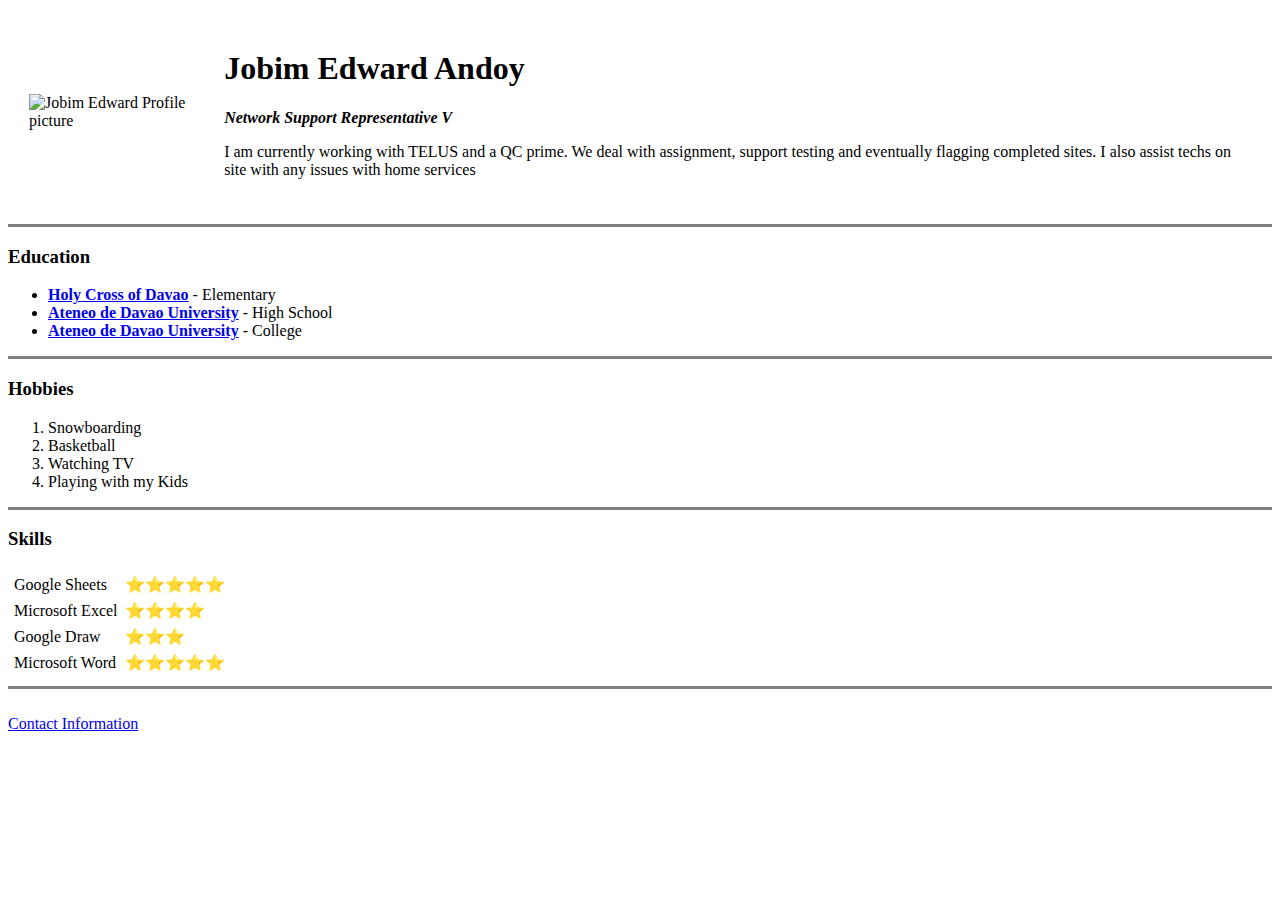
==== index.html @ 4d61df11 "Added initial CV website files" ====
<!DOCTYPE html>
<html lang="en">
  <head>
    <meta charset="UTF-8">
    <title>JobimEdward Personal Site</title>
  </head>
  <body>
    <table cellspacing="20">
      <tr>
        <td>
          <img src="images/20191005_213153.jpg" 
          width="140" height="180"
          alt="Jobim Edward Profile picture">
        </td>
        <td>
          <h1>Jobim Edward Andoy</h1>
          <p><em><strong>Network Support Representative V</em></strong></p>
          <p>I am currently working with TELUS and a QC prime. We deal with assignment, support testing and eventually flagging completed sites. I also assist techs on site with any issues with home services</p>
        </td>
      </tr>
    </table>
    <hr size="3" noshade>
    <h3>Education</h3>
    <ul>
        <li><strong><a href="https://www.hcdc.edu.ph/">Holy Cross of Davao</a></strong> - Elementary</li>
        <li><strong><a href="https://jhs.addu.edu.ph/">Ateneo de Davao University</a></strong> - High School</li>
        <li><strong><a href="https://www.addu.edu.ph//">Ateneo de Davao University</a></strong> - College</li>
    </ul>
    <hr size="3" noshade>
    <h3>Hobbies</h3>
    <ol type="2">
        <li> Snowboarding</li>
        <li>Basketball</li>
        <li>Watching TV</li>
        <li>Playing with my Kids</li>
    </ol>

    <hr size="3" noshade>
    <h3>Skills</h3>

    <table cellspacing="5">
      <tr>
        <td>Google Sheets</td>
        <td>⭐⭐⭐⭐⭐</td>
      </tr>
      <tr>
        <td>Microsoft Excel</td>
       <td>⭐⭐⭐⭐</td>
      </tr>
        <td>Google Draw</td>
        <td>⭐⭐⭐</td>
      </tr>
      <tr>
        <td>Microsoft Word</td>
        <td>⭐⭐⭐⭐⭐</td>
      </tr>
    </table>

    <hr size="3" noshade>
    <br>
    <a href="contact info.html">Contact Information</a>
  </body> 
</html>
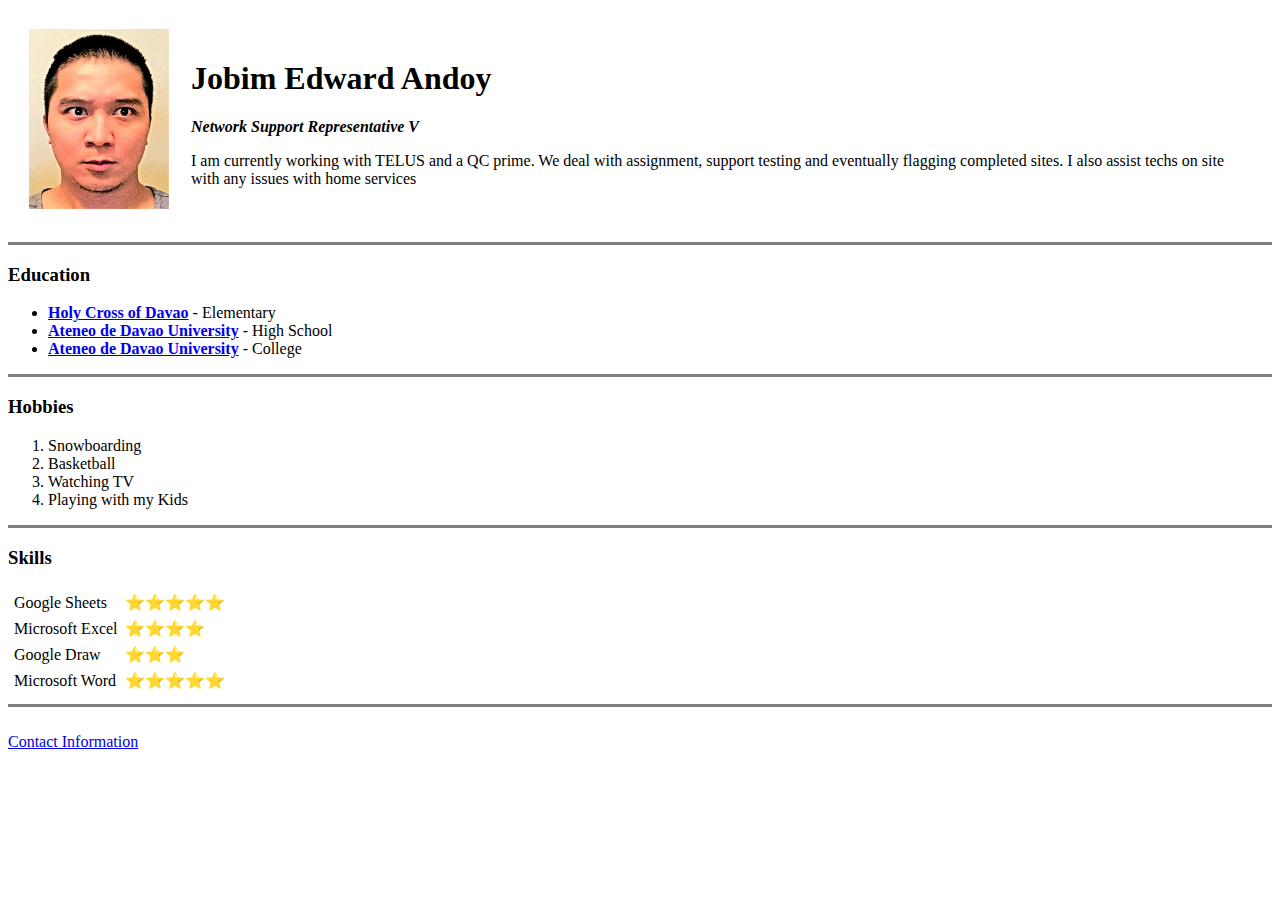
==== commit 8d73e9e0: "updated image source" ====
--- a/index.html
+++ b/index.html
@@ -8,7 +8,7 @@
     <table cellspacing="20">
       <tr>
         <td>
-          <img src="images/20191005_213153.jpg" 
+          <img src="20191005_213153.jpg" 
           width="140" height="180"
           alt="Jobim Edward Profile picture">
         </td>
@@ -60,4 +60,4 @@
     <br>
     <a href="contact info.html">Contact Information</a>
   </body> 
-</html>+</html>
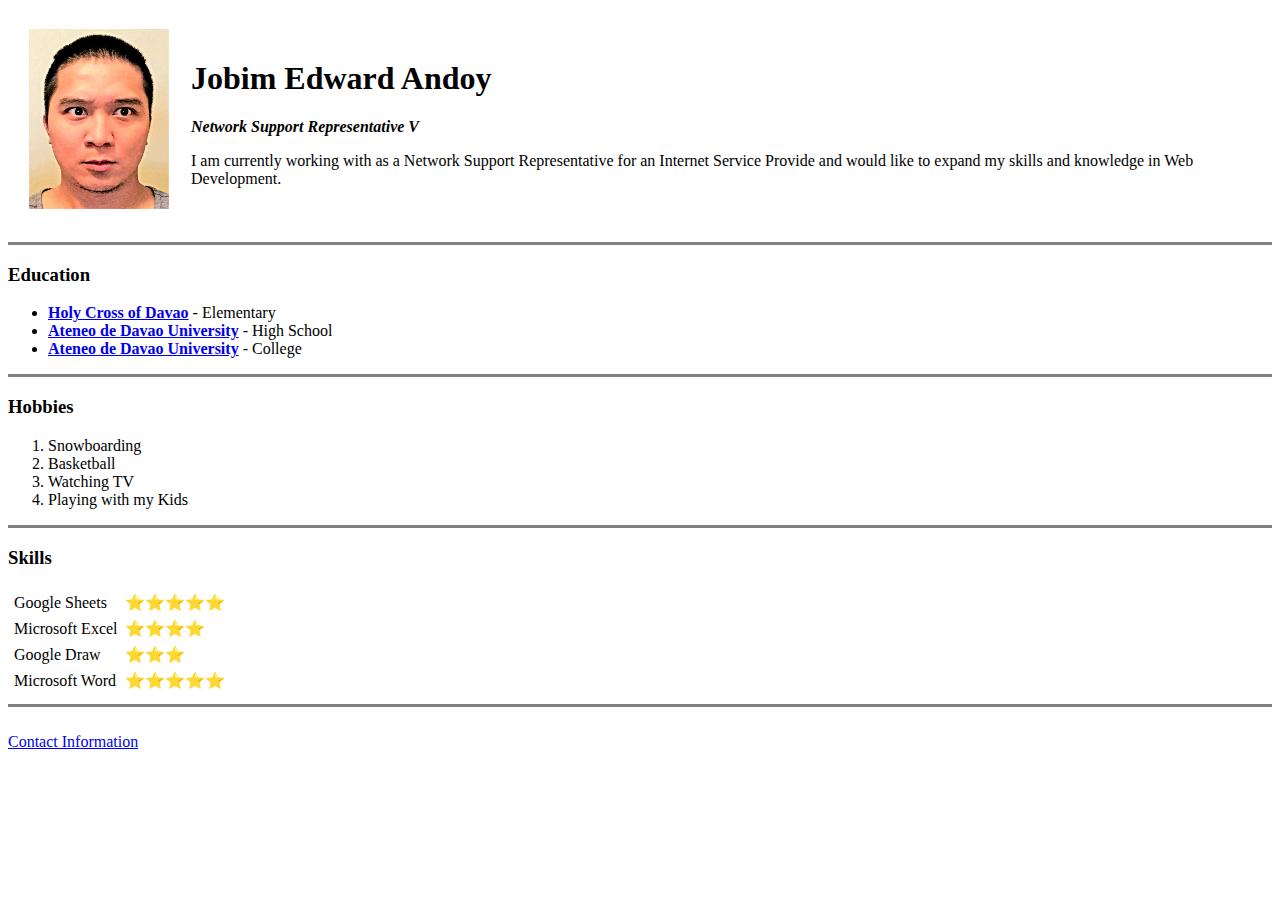
==== commit 7046ba33: "Change in description" ====
--- a/index.html
+++ b/index.html
@@ -8,14 +8,14 @@
     <table cellspacing="20">
       <tr>
         <td>
-          <img src="20191005_213153.jpg" 
+          <img src="Images/20191005_213153.jpg" 
           width="140" height="180"
           alt="Jobim Edward Profile picture">
         </td>
         <td>
           <h1>Jobim Edward Andoy</h1>
           <p><em><strong>Network Support Representative V</em></strong></p>
-          <p>I am currently working with TELUS and a QC prime. We deal with assignment, support testing and eventually flagging completed sites. I also assist techs on site with any issues with home services</p>
+          <p>I am currently working with as a Network Support Representative for an Internet Service Provide and would like to expand my skills and knowledge in Web Development.</p>
         </td>
       </tr>
     </table>
@@ -58,6 +58,6 @@
 
     <hr size="3" noshade>
     <br>
-    <a href="contact info.html">Contact Information</a>
+    <a href="contactinfo.html">Contact Information</a>
   </body> 
 </html>
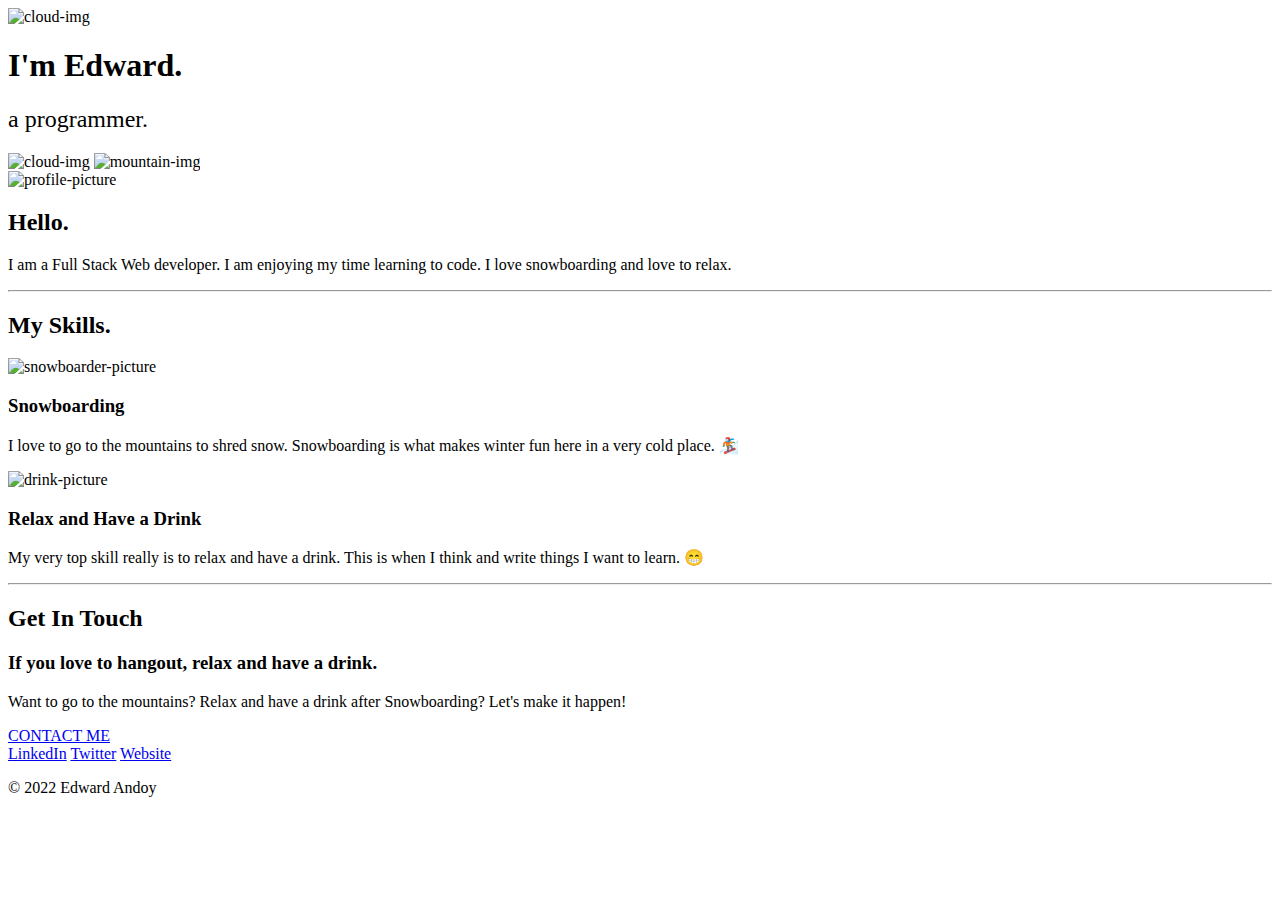
==== commit 5cca4fe4: "Add files via upload" ====
--- a/index.html
+++ b/index.html
@@ -1,63 +1,60 @@
 <!DOCTYPE html>
 <html lang="en">
-  <head>
+<head>
     <meta charset="UTF-8">
-    <title>JobimEdward Personal Site</title>
-  </head>
-  <body>
-    <table cellspacing="20">
-      <tr>
-        <td>
-          <img src="Images/20191005_213153.jpg" 
-          width="140" height="180"
-          alt="Jobim Edward Profile picture">
-        </td>
-        <td>
-          <h1>Jobim Edward Andoy</h1>
-          <p><em><strong>Network Support Representative V</em></strong></p>
-          <p>I am currently working with as a Network Support Representative for an Internet Service Provide and would like to expand my skills and knowledge in Web Development.</p>
-        </td>
-      </tr>
-    </table>
-    <hr size="3" noshade>
-    <h3>Education</h3>
-    <ul>
-        <li><strong><a href="https://www.hcdc.edu.ph/">Holy Cross of Davao</a></strong> - Elementary</li>
-        <li><strong><a href="https://jhs.addu.edu.ph/">Ateneo de Davao University</a></strong> - High School</li>
-        <li><strong><a href="https://www.addu.edu.ph//">Ateneo de Davao University</a></strong> - College</li>
-    </ul>
-    <hr size="3" noshade>
-    <h3>Hobbies</h3>
-    <ol type="2">
-        <li> Snowboarding</li>
-        <li>Basketball</li>
-        <li>Watching TV</li>
-        <li>Playing with my Kids</li>
-    </ol>
+    <title>Edward Andoy</title>
+    <link rel="stylesheet" href="css/styles.css">
+    <link rel="icon" href="favicon.ico">
+    <link rel="preconnect" href="https://fonts.googleapis.com">
+    <link rel="preconnect" href="https://fonts.gstatic.com" crossorigin>
+    <link href="https://fonts.googleapis.com/css2?family=Merriweather&family=Montserrat&family=Sacramento&display=swap" rel="stylesheet">
+</head>
+<body>
 
-    <hr size="3" noshade>
-    <h3>Skills</h3>
+    <div class="top-container">
+        <img class="top-cloud" src="images/cloud.png" alt="cloud-img">
+        <h1>I'm Edward.</h1>
+        <h2 style="font-weight: normal">a <span class="pro">pro</span>grammer.</h2>
+        <img class="bottom-cloud" src="images/cloud.png" alt="cloud-img">
+        <img src="images/mountain.png" alt="mountain-img">
+    </div>
 
-    <table cellspacing="5">
-      <tr>
-        <td>Google Sheets</td>
-        <td>⭐⭐⭐⭐⭐</td>
-      </tr>
-      <tr>
-        <td>Microsoft Excel</td>
-       <td>⭐⭐⭐⭐</td>
-      </tr>
-        <td>Google Draw</td>
-        <td>⭐⭐⭐</td>
-      </tr>
-      <tr>
-        <td>Microsoft Word</td>
-        <td>⭐⭐⭐⭐⭐</td>
-      </tr>
-    </table>
-
-    <hr size="3" noshade>
-    <br>
-    <a href="contactinfo.html">Contact Information</a>
-  </body> 
-</html>
+    <div class="middle-container">
+        <div class="profile">
+          <img class="profile-picture" src="images/profile-modified.png" alt="profile-picture">
+          <h2>Hello.</h2>
+          <p class="profile-description">I am a Full Stack Web developer. I am enjoying my time learning to code. I love snowboarding and love to relax.</p>
+        </div>
+        <hr>
+        <div class="skills">
+          <h2>My Skills.</h2>
+          <div class="skill-row">
+            <img class="snowboarding-img" src="images/snowboarder.png" alt="snowboarder-picture">
+            <h3>Snowboarding</h3>
+            <p>I love to go to the mountains to shred snow. Snowboarding is what makes winter fun here in a very cold place. 🏂</p>
+          </div>
+          <div class="skill-row">
+            <img class="drinking-img" src="images/drink.png" alt="drink-picture">
+            <h3>Relax and Have a Drink</h3>
+            <p>My very top skill really is to relax and have a drink. This is when I think and write things I want to learn. 😁</p>
+          </div>
+        </div>
+        <hr>
+        <div class="contact-me">
+          <h2>Get In Touch</h2>
+          <h3>If you love to hangout, relax and have a drink.</h3>
+          <p class="contact-message">Want to go to the mountains? Relax and have a drink after Snowboarding? Let's make it happen!</p>
+          <a class="btn" href="mailto:jobimedward@email.com">CONTACT ME</a>
+        </div>
+      </div>
+      
+      
+      <div class="bottom-container">
+        <a class="footer-link" href="https://www.linkedin.com/">LinkedIn</a>
+        <a class="footer-link" href="https://twitter.com/">Twitter</a>
+        <a class="footer-link" href="https://www.appbrewery.co/">Website</a>
+        <p class="copyright">© 2022 Edward Andoy</p>
+      </div>
+    
+</body>
+</html>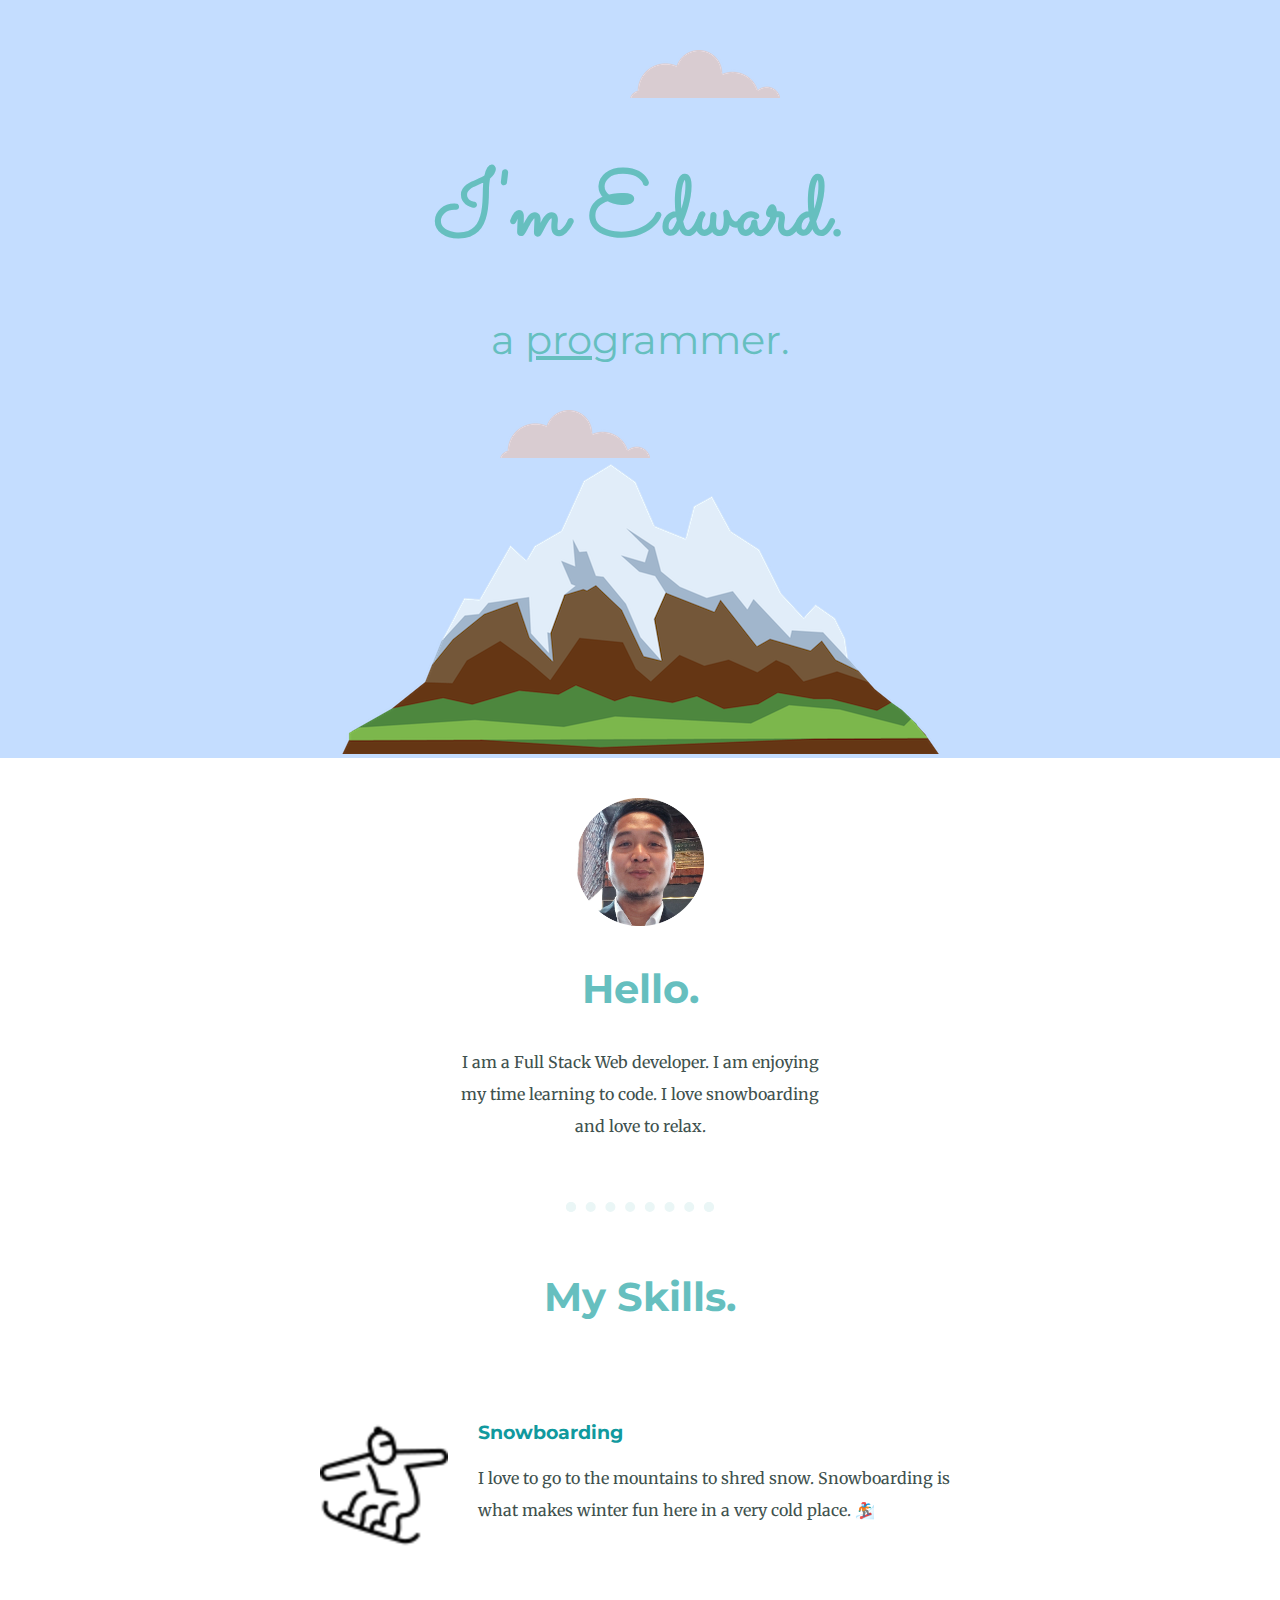
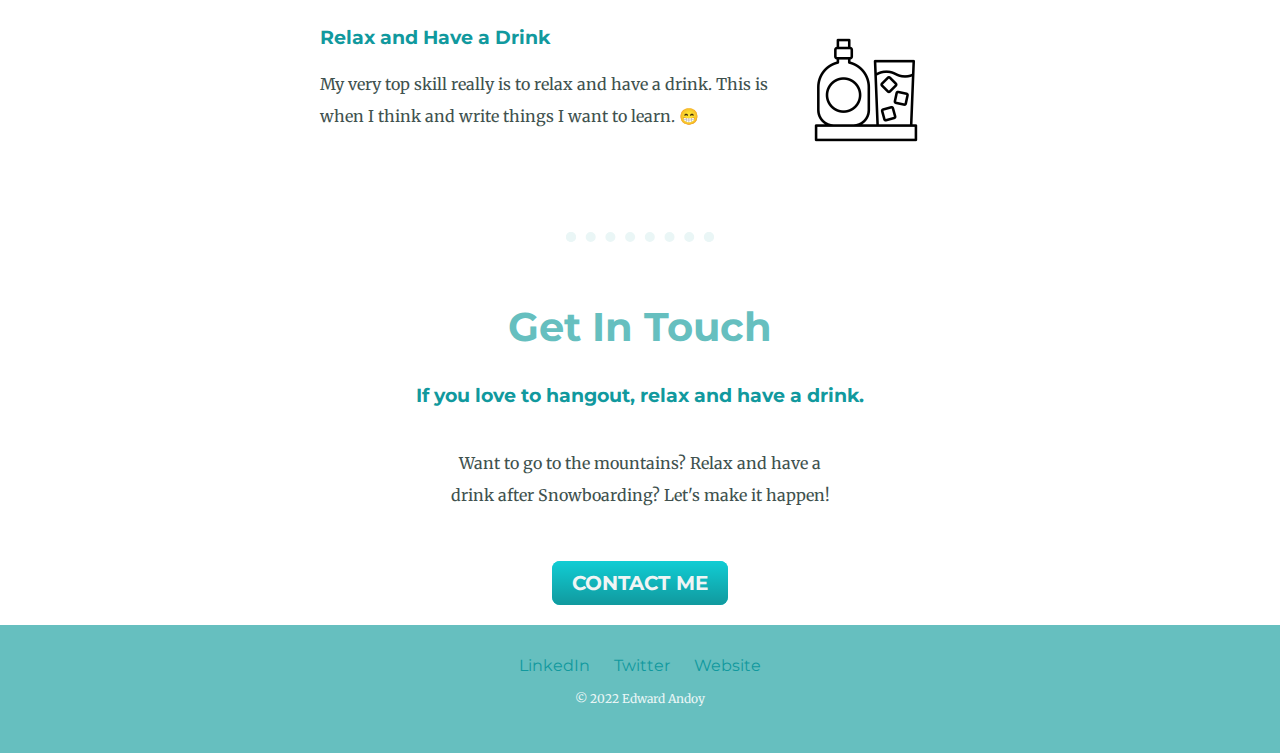
==== commit 39ff1362: "Update index.html" ====
--- a/index.html
+++ b/index.html
@@ -3,7 +3,7 @@
 <head>
     <meta charset="UTF-8">
     <title>Edward Andoy</title>
-    <link rel="stylesheet" href="css/styles.css">
+    <link rel="stylesheet" href="CSS/styles.css">
     <link rel="icon" href="favicon.ico">
     <link rel="preconnect" href="https://fonts.googleapis.com">
     <link rel="preconnect" href="https://fonts.gstatic.com" crossorigin>
@@ -57,4 +57,4 @@
       </div>
     
 </body>
-</html>+</html>
--- a/CSS/styles.css
+++ b/CSS/styles.css
@@ -0,0 +1,152 @@
+body {
+    margin: 0px;
+    text-align: center;
+    font-family: 'Merriweather', serif;
+    color: #40514E;
+    }
+
+p {
+    line-height: 2;
+}
+
+h1 {
+    color: #66BFBF;
+    font-family: 'Sacramento', cursive;
+    font-size: 5.625rem;
+    margin: 50px auto 0 auto;
+} 
+
+h2 {
+    color: #66BFBF;
+    font-family: 'Montserrat', sans-serif;
+    font-size: 2.5rem;
+}
+
+h3 {
+    color: #11999E;
+    font-family: 'Montserrat', sans-serif;
+    
+}
+
+.top-container {
+    background-color: #C4DDFF;
+    padding-top: 100px;
+    position: relative;
+}
+
+.middle-container {
+    margin-top: 40px;
+    margin-bottom: 30px;
+    
+}
+
+.bottom-container {
+    margin-top: 30px;
+    background-color: #66BFBF;
+    padding-top: 30px;
+    padding-bottom: 30px;
+}
+
+.pro {
+    text-decoration: underline;
+}
+.profile-description {
+    width: 30%;
+    margin: auto;
+}
+
+.top-cloud {
+    position: absolute;
+    right: 500px;
+    top: 50px;
+}
+
+.bottom-cloud {
+    position: absolute;
+    left: 500px;
+    bottom: 300px;
+}
+
+.profile-picture {
+    max-width: 10%;
+    height: auto;
+}
+
+.footer-link {
+    color: #11999E;
+}
+
+.skill-row {
+    width: 50%;
+    margin: 100px auto 100px auto;
+    text-align: left;
+}
+
+.snowboarding-img {
+    width: 20%;
+    float: left;
+    margin-right: 30px;
+}
+
+.drinking-img {
+    width: 20%;
+    float: right;
+    margin-right: 30px;
+    
+}
+
+.btn {
+    background: #11cdd4;
+    background-image: -webkit-linear-gradient(top, #11cdd4, #11999e);
+    background-image: -moz-linear-gradient(top, #11cdd4, #11999e);
+    background-image: -ms-linear-gradient(top, #11cdd4, #11999e);
+    background-image: -o-linear-gradient(top, #11cdd4, #11999e);
+    background-image: linear-gradient(to bottom, #11cdd4, #11999e);
+    -webkit-border-radius: 8;
+    -moz-border-radius: 8;
+    border-radius: 8px;
+    font-family: 'Montserrat', sans-serif;
+    font-weight: bold;
+    color: #f0f5f5;
+    font-size: 20px;
+    padding: 10px 20px 10px 20px;
+    text-decoration: none;
+  }
+  
+  .btn:hover {
+    background: #30e3cb;
+    background-image: -webkit-linear-gradient(top, #30e3cb, #2bc4ad);
+    background-image: -moz-linear-gradient(top, #30e3cb, #2bc4ad);
+    background-image: -ms-linear-gradient(top, #30e3cb, #2bc4ad);
+    background-image: -o-linear-gradient(top, #30e3cb, #2bc4ad);
+    background-image: linear-gradient(to bottom, #30e3cb, #2bc4ad);
+    text-decoration: none;
+  }
+
+  hr {
+    border: 10px dotted #EAF6F6;
+    border-bottom: none;
+    width: 10%;
+    margin: 60px auto 60px auto
+  }
+
+  a {
+    margin: 10px 10px;
+    color: #11999E;
+    font-family: 'Montserrat', sans-serif;
+    text-decoration: none;
+  }
+
+  a:hover {
+    color: #EAF6F6;
+  }
+
+  .contact-message {
+    width: 30%;
+    margin: 40px auto 60px
+  }
+
+  .copyright {
+    color: #EAF6F6;
+    font-size: .75rem;
+  }